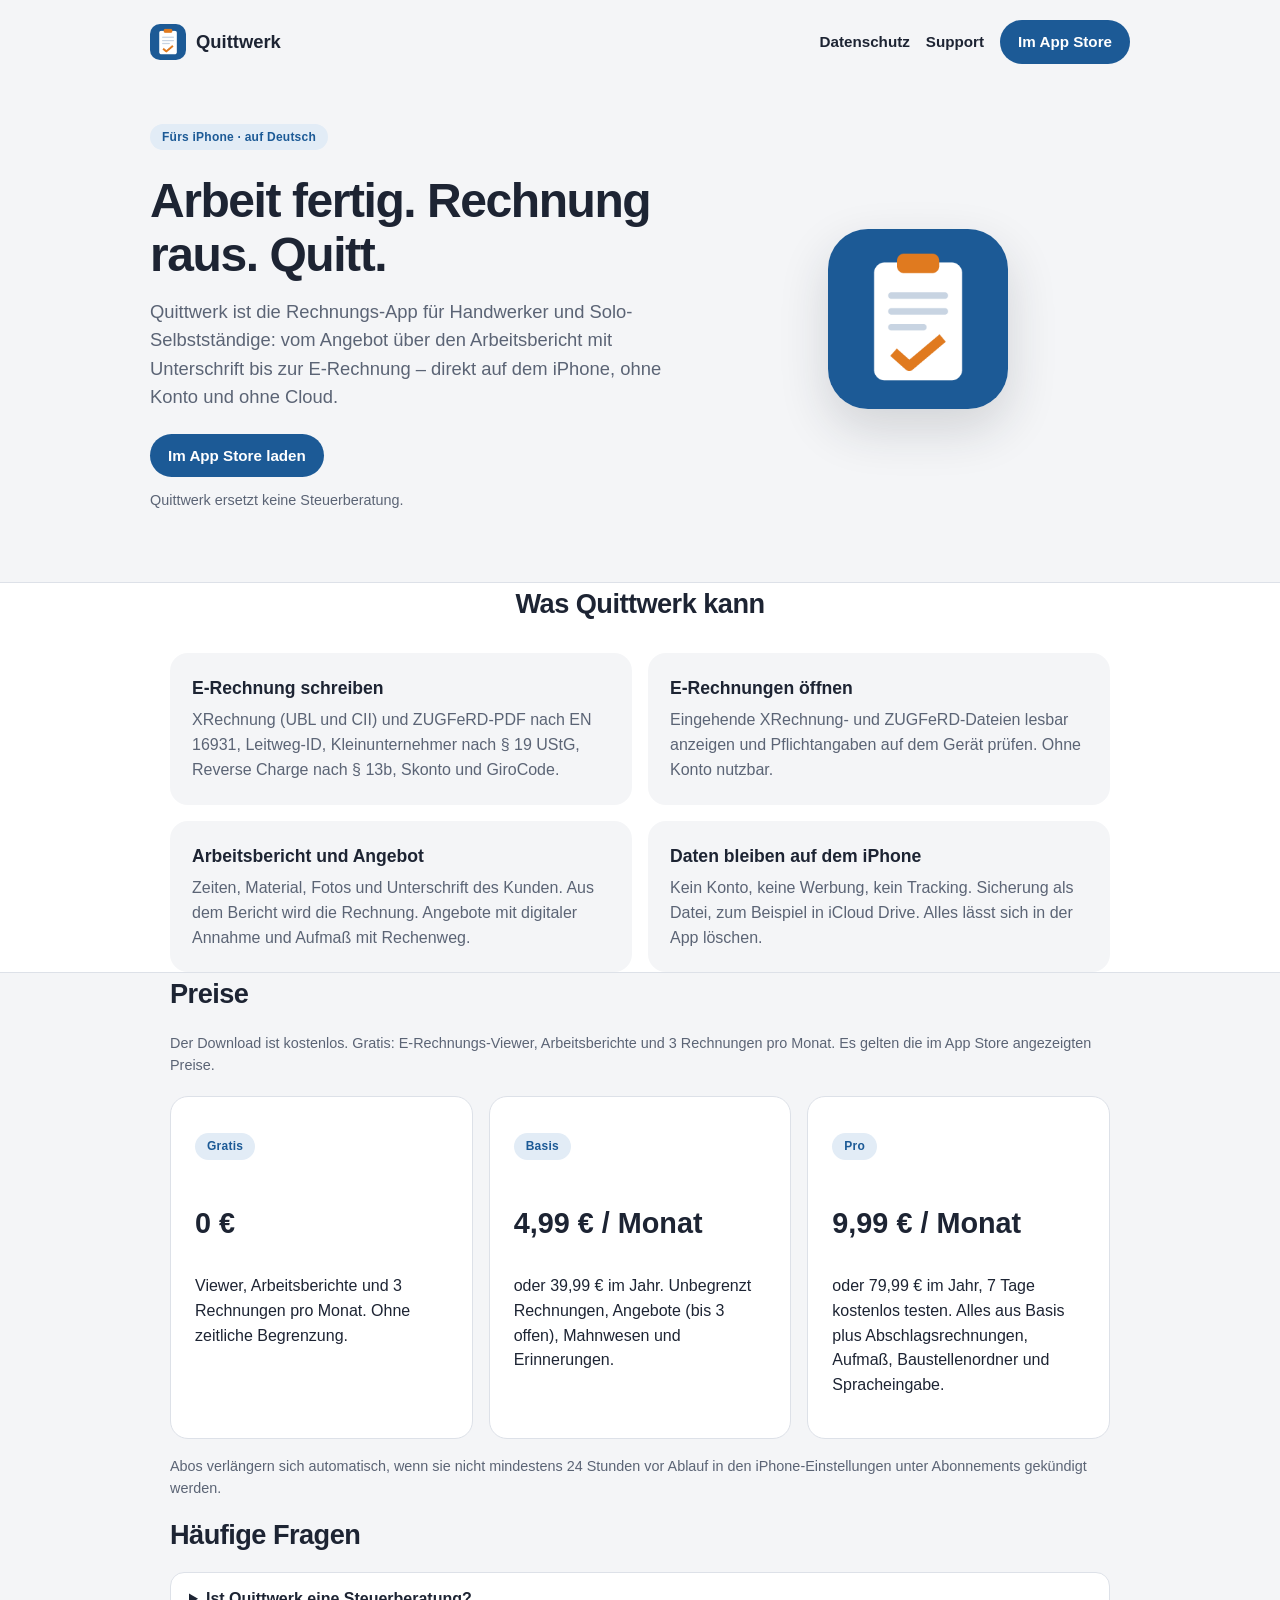
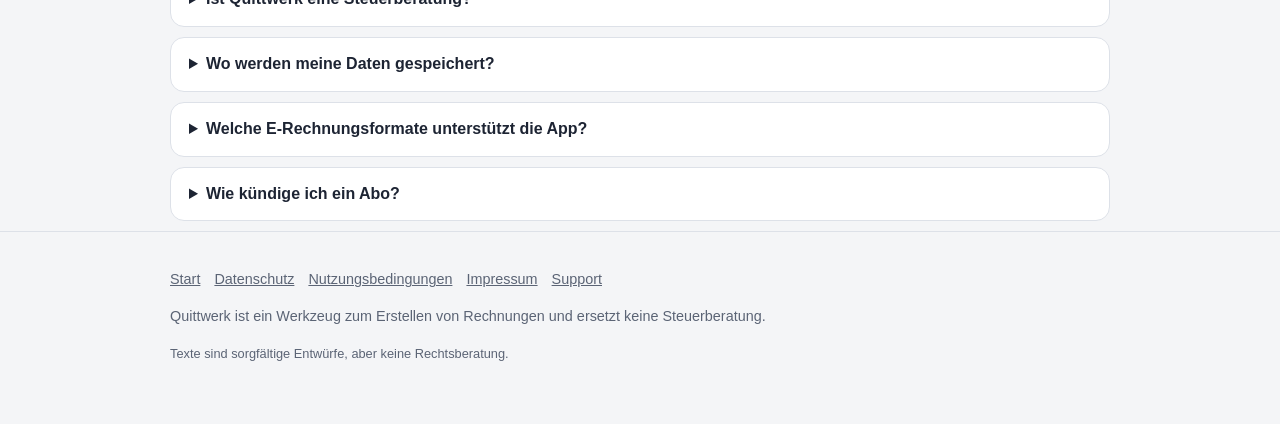
==== index.html @ 921a80e9 "Erste Version der Quittwerk-Website Datenschutz, Nutzungsbedingungen (inkl. Apple-EULA), Impressum u" ====
<!DOCTYPE html>
<html lang="de">
<head>
  <meta charset="utf-8" />
  <meta name="viewport" content="width=device-width, initial-scale=1" />
  <title>Quittwerk: E-Rechnung und Bericht fürs iPhone</title>
  <meta name="description" content="Arbeit fertig. Rechnung raus. Quitt. E-Rechnung als XRechnung oder ZUGFeRD – mit Arbeitsbericht, Angebot und Aufmaß. Ohne Konto, Daten bleiben auf dem Gerät." />
  <meta name="robots" content="index,follow" />
  <link rel="canonical" href="https://uhlenhake.github.io/quittwerk-site" />
  <meta name="theme-color" content="#1C5A96" />
  <link rel="icon" href="assets/icon.png" />
  <link rel="apple-touch-icon" href="assets/icon.png" />
  <meta property="og:type" content="website" />
  <meta property="og:site_name" content="Quittwerk" />
  <meta property="og:locale" content="de_DE" />
  <meta property="og:title" content="Quittwerk: E-Rechnung und Bericht fürs iPhone" />
  <meta property="og:description" content="Arbeit fertig. Rechnung raus. Quitt. E-Rechnung als XRechnung oder ZUGFeRD – mit Arbeitsbericht, Angebot und Aufmaß. Ohne Konto, Daten bleiben auf dem Gerät." />
  <meta property="og:url" content="https://uhlenhake.github.io/quittwerk-site" />
  <meta property="og:image" content="https://uhlenhake.github.io/quittwerk-site/assets/icon.png" />
  <link rel="stylesheet" href="styles.css" />
</head>
<body>

    <header class="site wrap">
      <a class="brand" href="./"><img src="assets/icon.png" alt="">Quittwerk</a>
      <nav>
        <a href="datenschutz">Datenschutz</a>
        <a href="support">Support</a>
        <a class="btn" href="https://apps.apple.com/de/app/id6836933315">Im App Store</a>
      </nav>
    </header>

<main>
  <section class="hero wrap">
    <div>
      <p class="pill">Fürs iPhone · auf Deutsch</p>
      <h1>Arbeit fertig. Rechnung raus. Quitt.</h1>
      <p class="lead">Quittwerk ist die Rechnungs-App für Handwerker und Solo-Selbstständige: vom Angebot über den Arbeitsbericht mit Unterschrift bis zur E-Rechnung – direkt auf dem iPhone, ohne Konto und ohne Cloud.</p>
      <a href="https://apps.apple.com/de/app/id6836933315" class="btn" aria-label="Quittwerk im App Store laden">Im App Store laden</a>
      <p class="fine" style="margin-top:12px">Quittwerk ersetzt keine Steuerberatung.</p>
    </div>
    <div class="hero-icon"><img src="assets/icon.png" alt="App-Symbol von Quittwerk"></div>
  </section>

  <div class="band">
    <section class="wrap">
      <h2 style="text-align:center">Was Quittwerk kann</h2>
      <div class="grid two" style="margin-top:28px">
        <div class="card"><h3>E-Rechnung schreiben</h3><p>XRechnung (UBL und CII) und ZUGFeRD-PDF nach EN 16931, Leitweg-ID, Kleinunternehmer nach § 19 UStG, Reverse Charge nach § 13b, Skonto und GiroCode.</p></div>
        <div class="card"><h3>E-Rechnungen öffnen</h3><p>Eingehende XRechnung- und ZUGFeRD-Dateien lesbar anzeigen und Pflichtangaben auf dem Gerät prüfen. Ohne Konto nutzbar.</p></div>
        <div class="card"><h3>Arbeitsbericht und Angebot</h3><p>Zeiten, Material, Fotos und Unterschrift des Kunden. Aus dem Bericht wird die Rechnung. Angebote mit digitaler Annahme und Aufmaß mit Rechenweg.</p></div>
        <div class="card"><h3>Daten bleiben auf dem iPhone</h3><p>Kein Konto, keine Werbung, kein Tracking. Sicherung als Datei, zum Beispiel in iCloud Drive. Alles lässt sich in der App löschen.</p></div>
      </div>
    </section>
  </div>

  <section class="wrap">
    <h2>Preise</h2>
    <p class="fine">Der Download ist kostenlos. Gratis: E-Rechnungs-Viewer, Arbeitsberichte und 3 Rechnungen pro Monat. Es gelten die im App Store angezeigten Preise.</p>
    <div class="prices" style="margin-top:20px">
      <div class="price"><p class="pill">Gratis</p><p class="amt">0 €</p><p>Viewer, Arbeitsberichte und 3 Rechnungen pro Monat. Ohne zeitliche Begrenzung.</p></div>
      <div class="price"><p class="pill">Basis</p><p class="amt">4,99 € / Monat</p><p>oder 39,99 € im Jahr. Unbegrenzt Rechnungen, Angebote (bis 3 offen), Mahnwesen und Erinnerungen.</p></div>
      <div class="price"><p class="pill">Pro</p><p class="amt">9,99 € / Monat</p><p>oder 79,99 € im Jahr, 7 Tage kostenlos testen. Alles aus Basis plus Abschlagsrechnungen, Aufmaß, Baustellenordner und Spracheingabe.</p></div>
    </div>
    <p class="fine" style="margin-top:16px">Abos verlängern sich automatisch, wenn sie nicht mindestens 24 Stunden vor Ablauf in den iPhone-Einstellungen unter Abonnements gekündigt werden.</p>
  </section>

  <section class="wrap faq" id="faq">
    <h2>Häufige Fragen</h2>
    <details><summary>Ist Quittwerk eine Steuerberatung?</summary><p>Nein. Quittwerk ist ein Werkzeug zum Erstellen und Lesen von Rechnungen. Es ersetzt keine Steuerberatung und keine offizielle Validierung durch den Empfänger.</p></details>
    <details><summary>Wo werden meine Daten gespeichert?</summary><p>Lokal auf deinem iPhone. Es gibt kein Benutzerkonto. Wir haben keinen Zugriff auf deine Rechnungen oder Kundendaten. Details stehen in der <a href="datenschutz">Datenschutzerklärung</a>.</p></details>
    <details><summary>Welche E-Rechnungsformate unterstützt die App?</summary><p>Du kannst XRechnung als UBL oder CII und ZUGFeRD- bzw. Factur-X-PDF (Profil EN 16931) schreiben und öffnen.</p></details>
    <details><summary>Wie kündige ich ein Abo?</summary><p>iPhone-Einstellungen → dein Name → Abonnements → Quittwerk. Mindestens 24 Stunden vor Ende des Zeitraums kündigen, sonst verlängert sich das Abo automatisch. Das Löschen der App beendet das Abo nicht. Erstattungen laufen über Apple.</p></details>
  </section>
</main>


    <footer class="site">
      <div class="wrap">
        <nav>
          <a href="./">Start</a>
          <a href="datenschutz">Datenschutz</a>
          <a href="nutzungsbedingungen">Nutzungsbedingungen</a>
          <a href="impressum">Impressum</a>
          <a href="support">Support</a>
        </nav>
        <p>Quittwerk ist ein Werkzeug zum Erstellen von Rechnungen und ersetzt keine Steuerberatung.</p>
        <p class="legal-note">Texte sind sorgfältige Entwürfe, aber keine Rechtsberatung.</p>
      </div>
    </footer>
</body>
</html>
---- styles.css ----
:root {
  --bg: #F4F5F7;
  --card: #FFFFFF;
  --text: #1D2433;
  --muted: #5B6475;
  --border: #DDE1E8;
  --primary: #1C5A96;
  --primary-soft: #E2ECF6;
  --accent: #E07A1F;
  --accent-soft: #FCEBDC;
}
* { box-sizing: border-box; }
html, body { margin: 0; padding: 0; background: var(--bg); color: var(--text); font-family: -apple-system, BlinkMacSystemFont, "Segoe UI", Inter, "Noto Sans", Helvetica, Arial, sans-serif; line-height: 1.55; }
a { color: var(--primary); }
img { max-width: 100%; height: auto; }
.wrap { max-width: 980px; margin: 0 auto; padding: 0 20px; }
header.site { display: flex; align-items: center; justify-content: space-between; padding: 20px 0; }
header.site .brand { display: flex; align-items: center; gap: 10px; font-weight: 800; font-size: 1.15rem; color: var(--text); text-decoration: none; }
header.site .brand img { width: 36px; height: 36px; border-radius: 10px; }
header.site nav { display: flex; gap: 16px; align-items: center; flex-wrap: wrap; }
header.site nav a { color: var(--text); text-decoration: none; font-weight: 600; font-size: 0.95rem; }
.btn { display: inline-block; background: var(--primary); color: #fff !important; text-decoration: none; font-weight: 700; border-radius: 999px; padding: 10px 18px; font-size: 0.95rem; }
.btn:hover { opacity: 0.92; }
.hero { display: grid; gap: 36px; align-items: center; padding: 28px 0 56px; }
@media (min-width: 800px) { .hero { grid-template-columns: 1.1fr 0.9fr; } }
.pill { display: inline-block; background: var(--primary-soft); color: var(--primary); font-size: 0.75rem; font-weight: 800; border-radius: 999px; padding: 4px 12px; letter-spacing: 0.02em; }
h1 { font-size: clamp(2rem, 4vw, 3rem); line-height: 1.12; letter-spacing: -0.03em; margin: 12px 0 16px; }
h2 { font-size: 1.7rem; margin: 0 0 16px; letter-spacing: -0.02em; }
h3 { font-size: 1.1rem; margin: 0 0 6px; }
.lead { font-size: 1.15rem; color: var(--muted); margin: 0 0 22px; }
.fine { font-size: 0.9rem; color: var(--muted); }
.hero-icon { display: flex; justify-content: center; }
.hero-icon img { width: 180px; height: 180px; border-radius: 40px; box-shadow: 0 20px 50px rgba(29,36,51,0.16); }
.band { background: #fff; border-top: 1px solid var(--border); border-bottom: 1px solid var(--border); }
.grid { display: grid; gap: 16px; }
@media (min-width: 700px) { .grid.two { grid-template-columns: 1fr 1fr; } }
.card { background: var(--bg); border-radius: 18px; padding: 22px; }
.card p { margin: 0; color: var(--muted); }
section { padding: 56px 0; }
.faq details { background: #fff; border: 1px solid var(--border); border-radius: 14px; padding: 14px 18px; margin: 0 0 10px; }
.faq summary { cursor: pointer; font-weight: 700; }
.faq details p { margin: 10px 0 0; color: var(--muted); }
.prices { display: grid; gap: 16px; }
@media (min-width: 700px) { .prices { grid-template-columns: 1fr 1fr 1fr; } }
.price { background: #fff; border: 1px solid var(--border); border-radius: 18px; padding: 24px; }
.price .amt { font-size: 1.8rem; font-weight: 800; }
.prose { max-width: 760px; }
.prose h2 { margin-top: 2em; }
.prose table { border-collapse: collapse; width: 100%; font-size: 0.95rem; }
.prose th, .prose td { border: 1px solid var(--border); padding: 8px 10px; text-align: left; vertical-align: top; }
footer.site { padding: 36px 0 48px; color: var(--muted); font-size: 0.9rem; border-top: 1px solid var(--border); }
footer.site nav { display: flex; flex-wrap: wrap; gap: 14px; margin-bottom: 12px; }
footer.site a { color: var(--muted); }
.legal-note { font-size: 0.8rem; color: var(--muted); margin-top: 16px; }
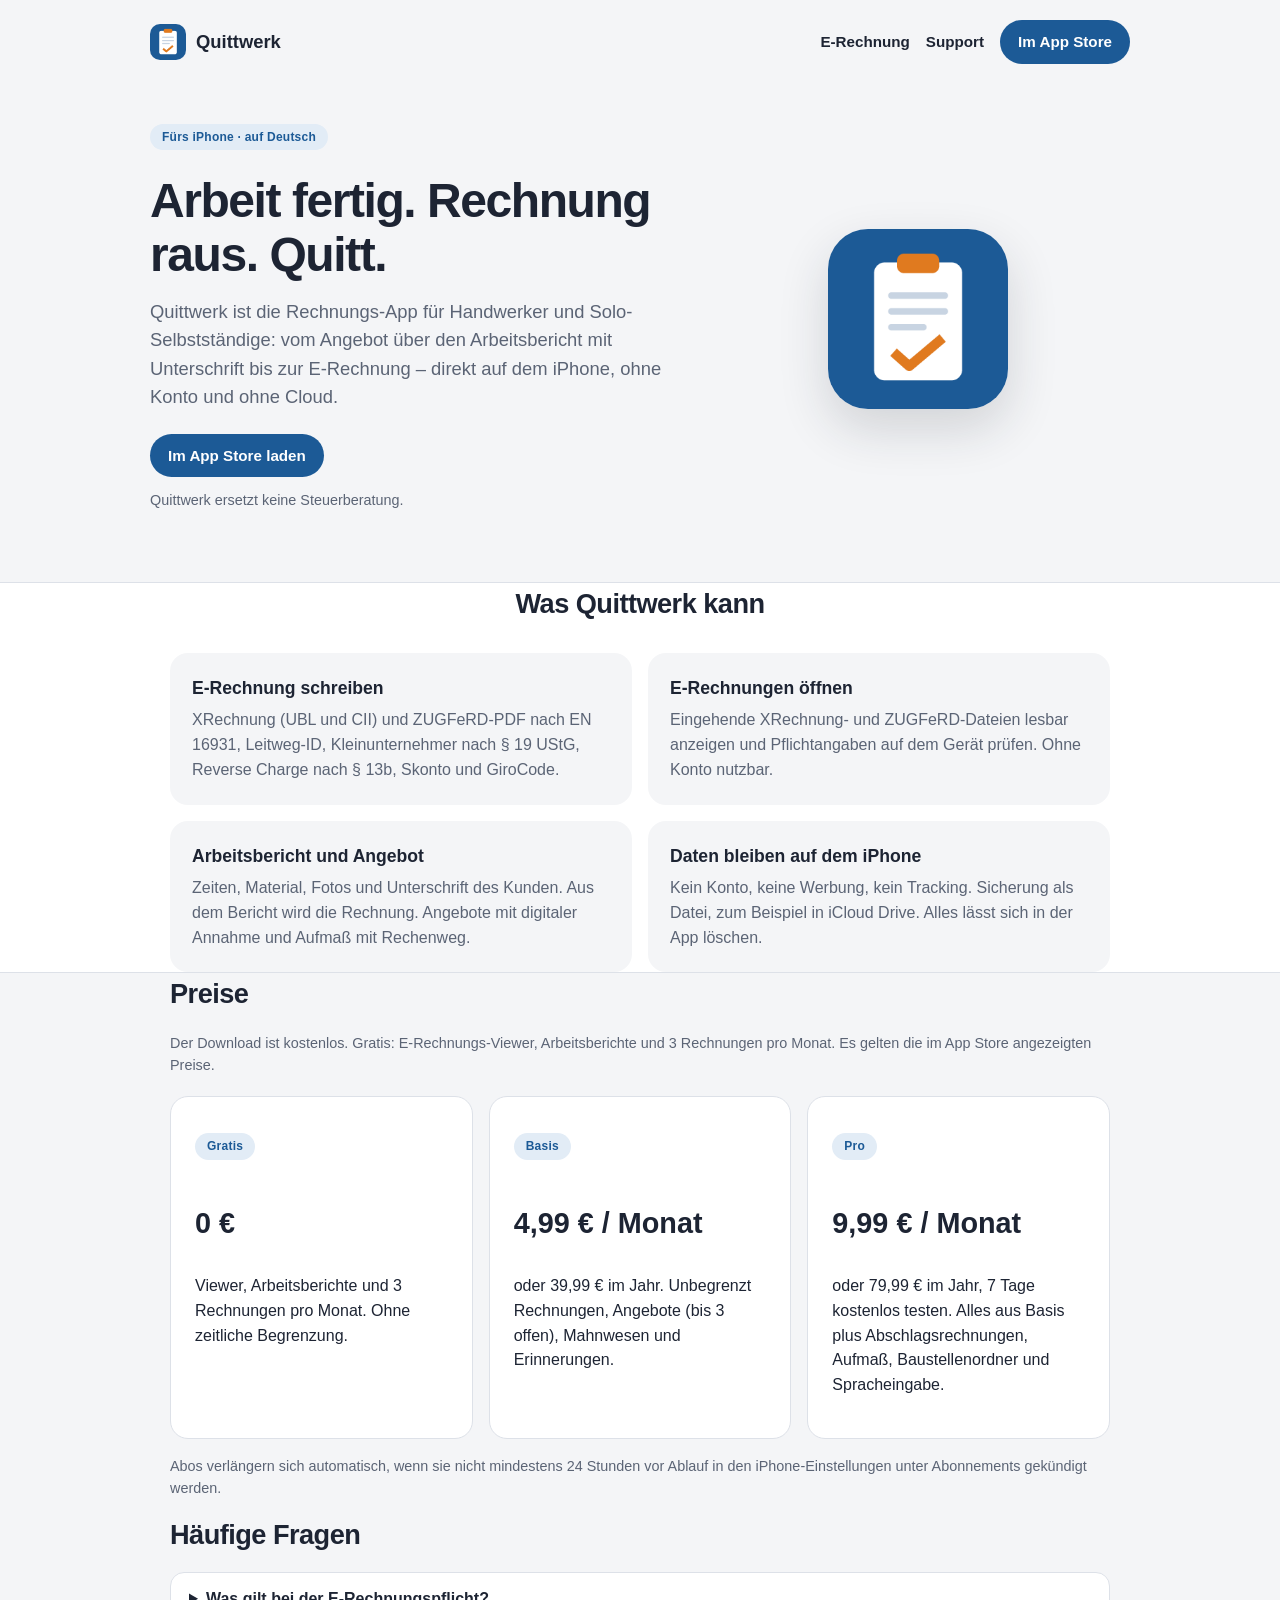
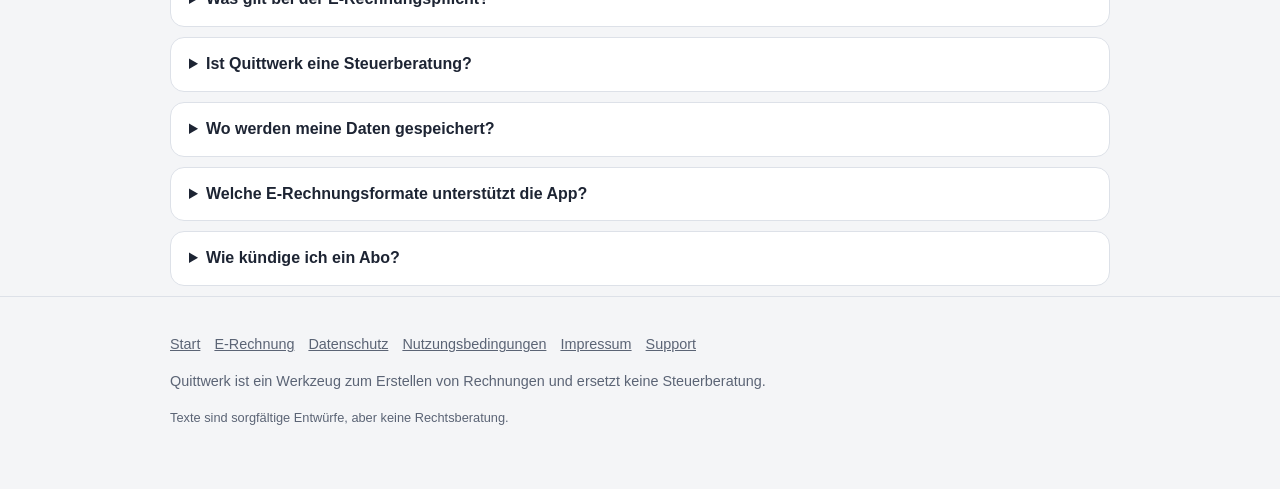
==== commit e5730ead: "E-Rechnung-Ratgeber als neue Seite FAQ zur Empfangspflicht 2025, zu den Ausstellungsfristen 2027/202" ====
--- a/index.html
+++ b/index.html
@@ -24,7 +24,7 @@
     <header class="site wrap">
       <a class="brand" href="./"><img src="assets/icon.png" alt="">Quittwerk</a>
       <nav>
-        <a href="datenschutz">Datenschutz</a>
+        <a href="e-rechnung">E-Rechnung</a>
         <a href="support">Support</a>
         <a class="btn" href="https://apps.apple.com/de/app/id6836933315">Im App Store</a>
       </nav>
@@ -67,6 +67,7 @@
 
   <section class="wrap faq" id="faq">
     <h2>Häufige Fragen</h2>
+    <details><summary>Was gilt bei der E-Rechnungspflicht?</summary><p>Seit dem 1. Januar 2025 müssen Unternehmen in Deutschland E-Rechnungen empfangen können. Ausstellen müssen die meisten kleinen Betriebe erst 2027 oder 2028, Kleinunternehmer beim Ausstellen gar nicht. Die Details stehen im <a href="e-rechnung">Ratgeber zur E-Rechnung</a>. Das ersetzt keine Steuerberatung.</p></details>
     <details><summary>Ist Quittwerk eine Steuerberatung?</summary><p>Nein. Quittwerk ist ein Werkzeug zum Erstellen und Lesen von Rechnungen. Es ersetzt keine Steuerberatung und keine offizielle Validierung durch den Empfänger.</p></details>
     <details><summary>Wo werden meine Daten gespeichert?</summary><p>Lokal auf deinem iPhone. Es gibt kein Benutzerkonto. Wir haben keinen Zugriff auf deine Rechnungen oder Kundendaten. Details stehen in der <a href="datenschutz">Datenschutzerklärung</a>.</p></details>
     <details><summary>Welche E-Rechnungsformate unterstützt die App?</summary><p>Du kannst XRechnung als UBL oder CII und ZUGFeRD- bzw. Factur-X-PDF (Profil EN 16931) schreiben und öffnen.</p></details>
@@ -79,6 +80,7 @@
       <div class="wrap">
         <nav>
           <a href="./">Start</a>
+          <a href="e-rechnung">E-Rechnung</a>
           <a href="datenschutz">Datenschutz</a>
           <a href="nutzungsbedingungen">Nutzungsbedingungen</a>
           <a href="impressum">Impressum</a>
--- a/styles.css
+++ b/styles.css
@@ -53,3 +53,10 @@
 footer.site nav { display: flex; flex-wrap: wrap; gap: 14px; margin-bottom: 12px; }
 footer.site a { color: var(--muted); }
 .legal-note { font-size: 0.8rem; color: var(--muted); margin-top: 16px; }
+
+.callout { background: var(--primary-soft); border-radius: 14px; padding: 14px 18px; margin: 0 0 28px; }
+.callout p { margin: 0; color: var(--text); }
+.sources { padding-left: 1.2em; }
+.sources li { margin: 0 0 6px; }
+.prose .lead { font-size: 1.15rem; color: var(--muted); margin: 0 0 22px; }
+.prose .pill { margin-bottom: 8px; }
